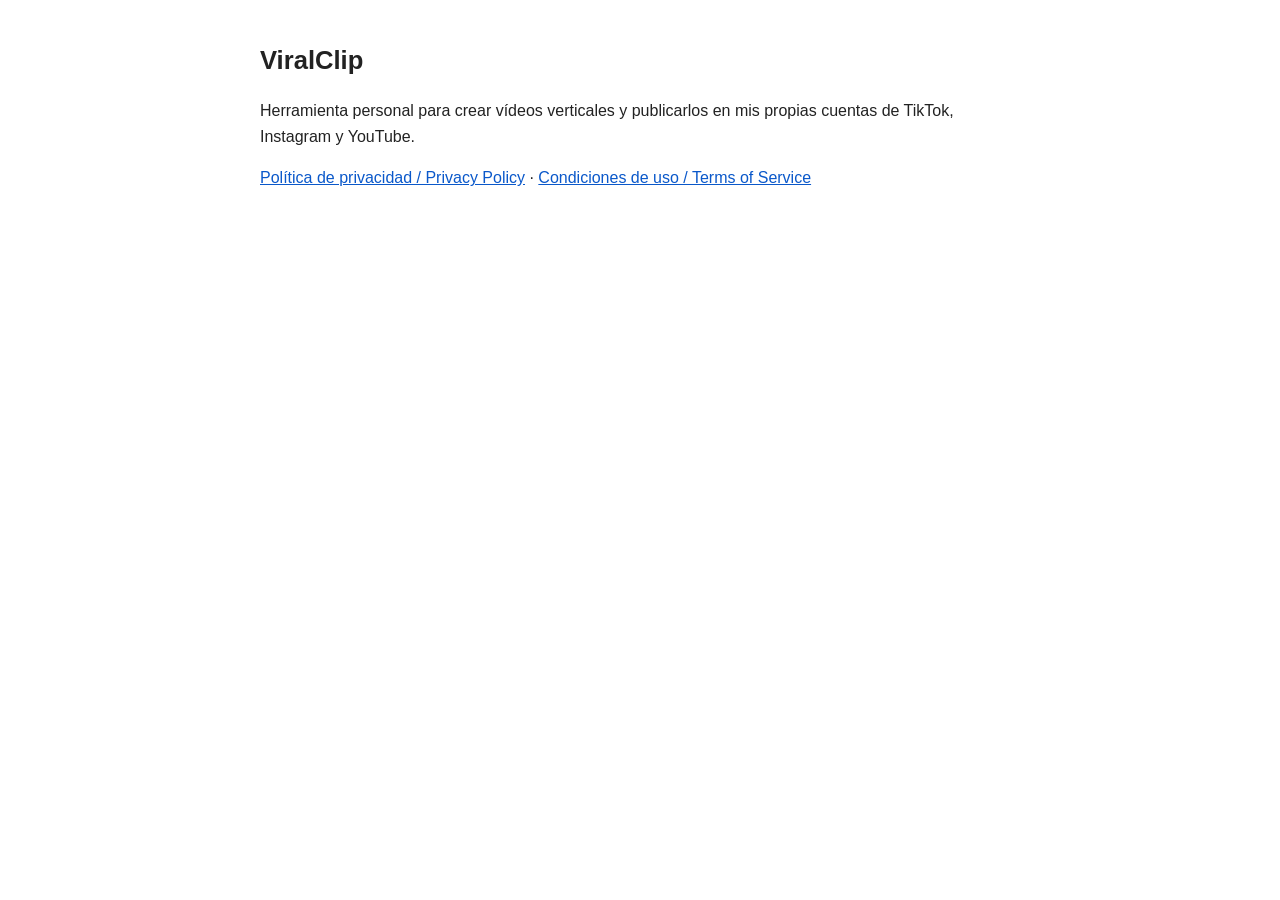
==== index.html @ 41dabf24 "Páginas de privacidad y condiciones de ViralClip Co-Authored-By: Claude Opus 5.5 <noreply@anthropic." ====
<!doctype html><html lang="es"><head><meta charset="utf-8"><meta name="viewport" content="width=device-width,initial-scale=1"><title>ViralClip</title><style>body{font-family:-apple-system,Segoe UI,Roboto,sans-serif;max-width:760px;margin:40px auto;padding:0 16px;line-height:1.6;color:#222}h1{font-size:1.6em}h2{font-size:1.15em;margin-top:1.6em}hr{margin:40px 0}a{color:#0a58ca}</style></head><body><h1>ViralClip</h1><p>Herramienta personal para crear vídeos verticales y publicarlos en mis propias cuentas de TikTok, Instagram y YouTube.</p><p><a href="privacidad.html">Política de privacidad / Privacy Policy</a> · <a href="condiciones.html">Condiciones de uso / Terms of Service</a></p></body></html>
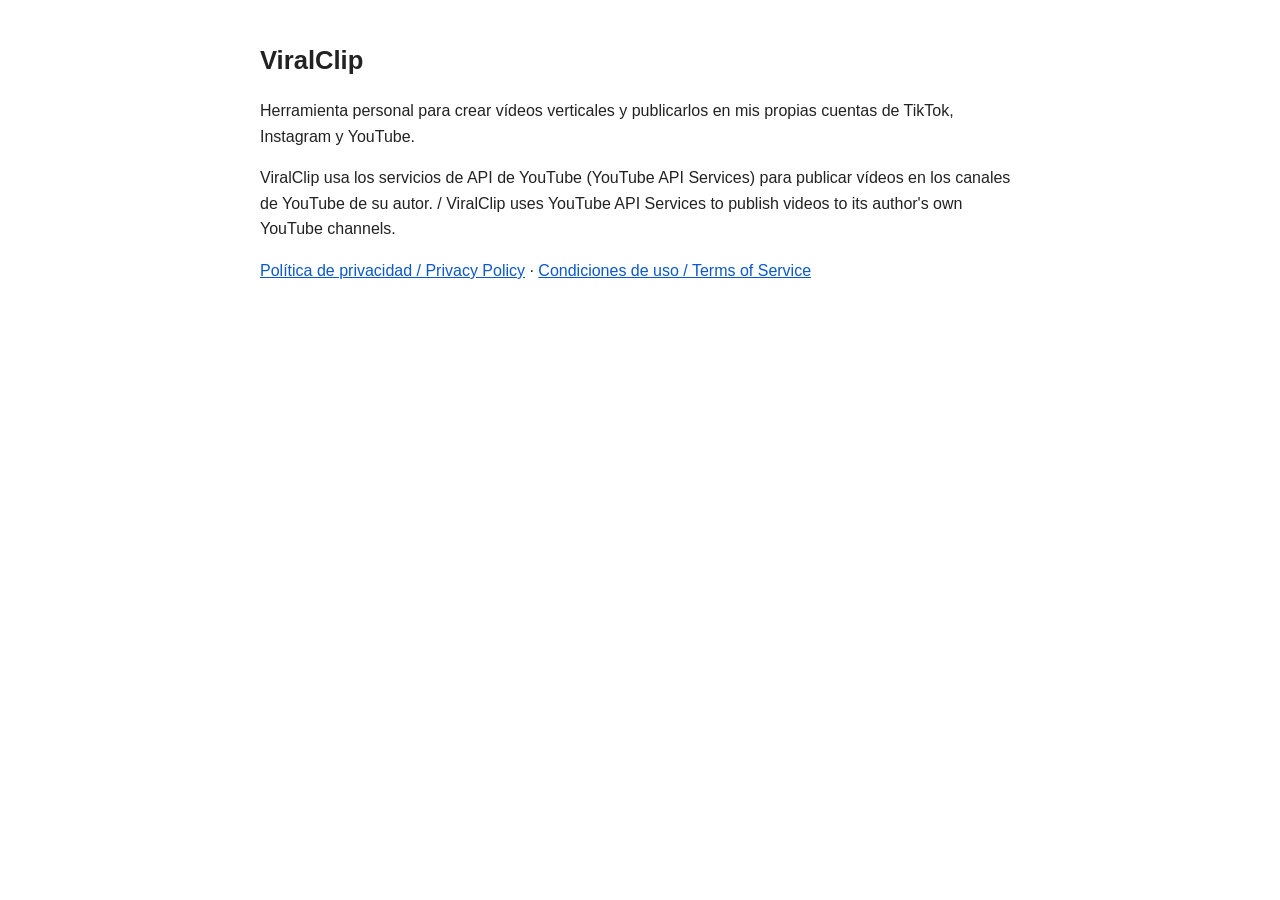
==== commit 0afe4f37: "Añade lo que exige la API de YouTube: servicios de API de YouTube, condiciones de YouTube, privacida" ====
--- a/index.html
+++ b/index.html
@@ -1 +1 @@
-<!doctype html><html lang="es"><head><meta charset="utf-8"><meta name="viewport" content="width=device-width,initial-scale=1"><title>ViralClip</title><style>body{font-family:-apple-system,Segoe UI,Roboto,sans-serif;max-width:760px;margin:40px auto;padding:0 16px;line-height:1.6;color:#222}h1{font-size:1.6em}h2{font-size:1.15em;margin-top:1.6em}hr{margin:40px 0}a{color:#0a58ca}</style></head><body><h1>ViralClip</h1><p>Herramienta personal para crear vídeos verticales y publicarlos en mis propias cuentas de TikTok, Instagram y YouTube.</p><p><a href="privacidad.html">Política de privacidad / Privacy Policy</a> · <a href="condiciones.html">Condiciones de uso / Terms of Service</a></p></body></html>+<!doctype html><html lang="es"><head><meta charset="utf-8"><meta name="viewport" content="width=device-width,initial-scale=1"><title>ViralClip</title><style>body{font-family:-apple-system,Segoe UI,Roboto,sans-serif;max-width:760px;margin:40px auto;padding:0 16px;line-height:1.6;color:#222}h1{font-size:1.6em}h2{font-size:1.15em;margin-top:1.6em}hr{margin:40px 0}a{color:#0a58ca}</style></head><body><h1>ViralClip</h1><p>Herramienta personal para crear vídeos verticales y publicarlos en mis propias cuentas de TikTok, Instagram y YouTube.</p><p>ViralClip usa los servicios de API de YouTube (YouTube API Services) para publicar vídeos en los canales de YouTube de su autor. / ViralClip uses YouTube API Services to publish videos to its author's own YouTube channels.</p><p><a href="privacidad.html">Política de privacidad / Privacy Policy</a> · <a href="condiciones.html">Condiciones de uso / Terms of Service</a></p></body></html>
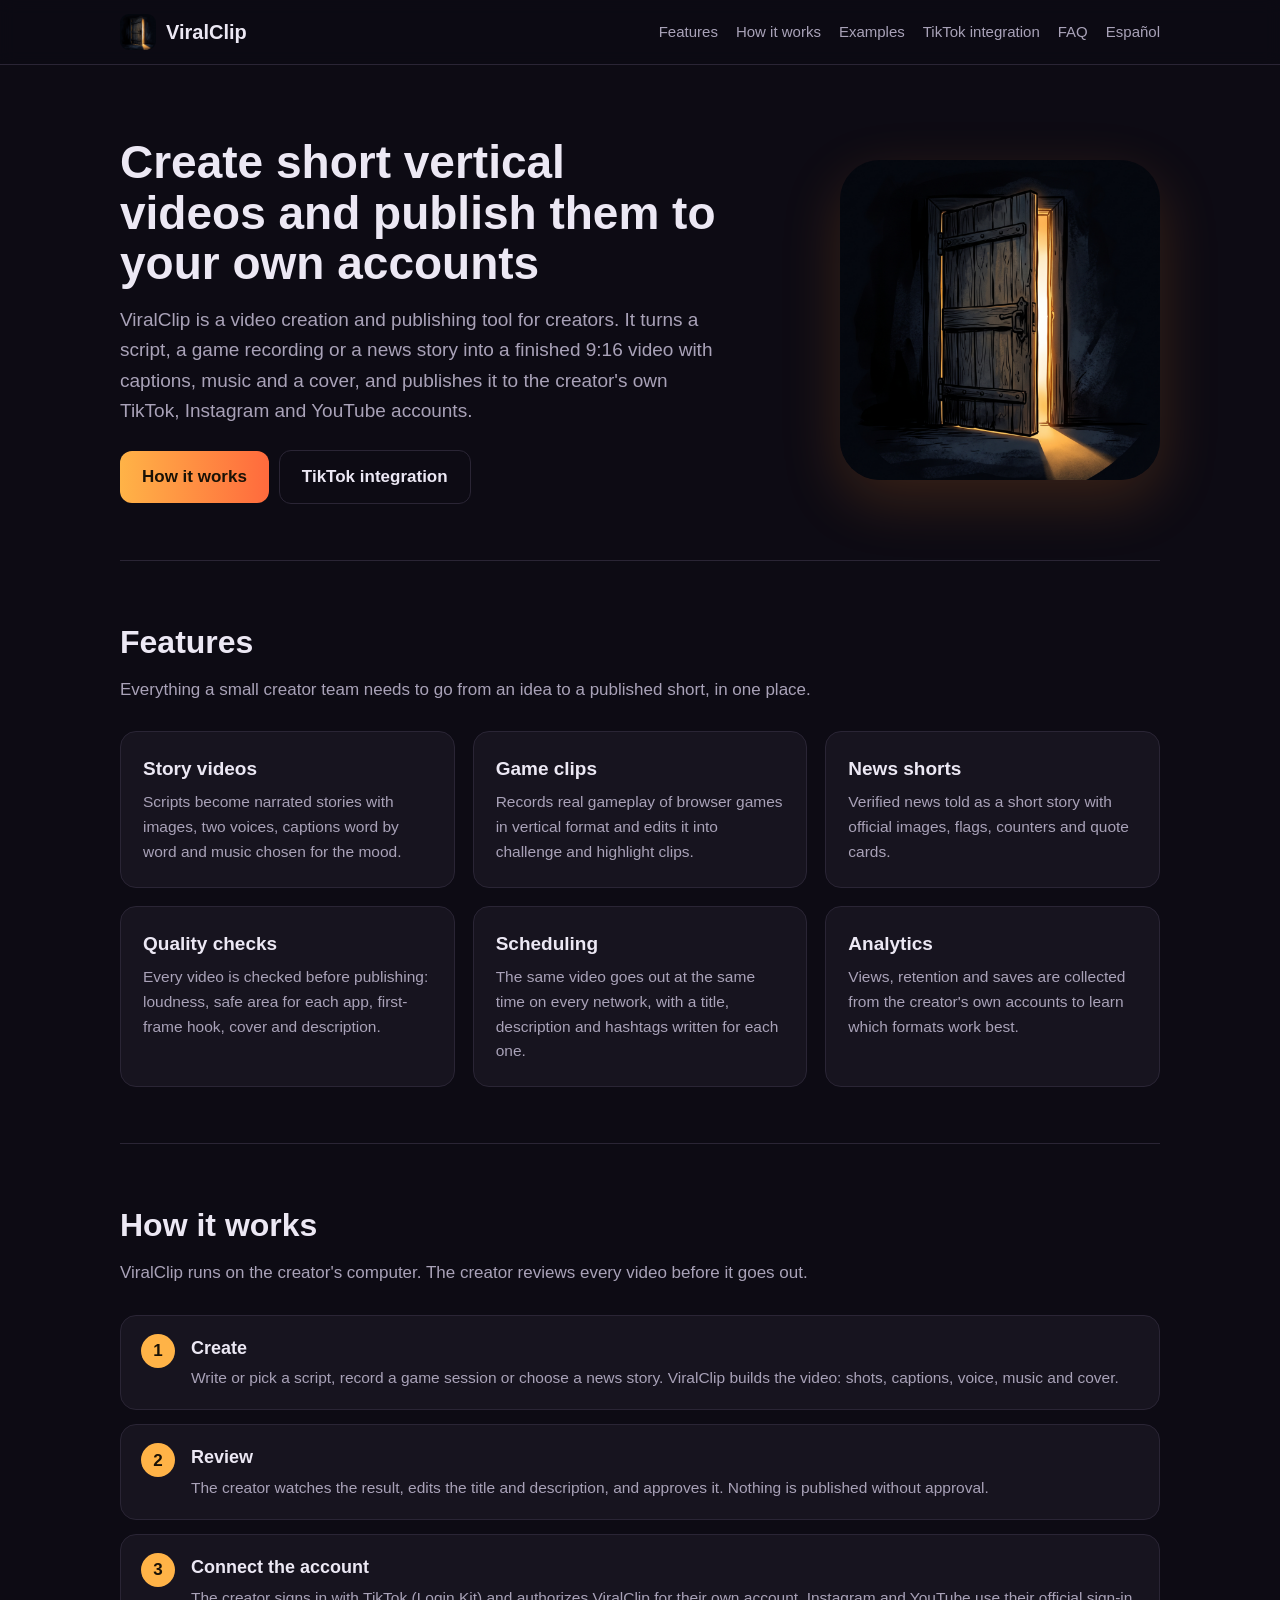
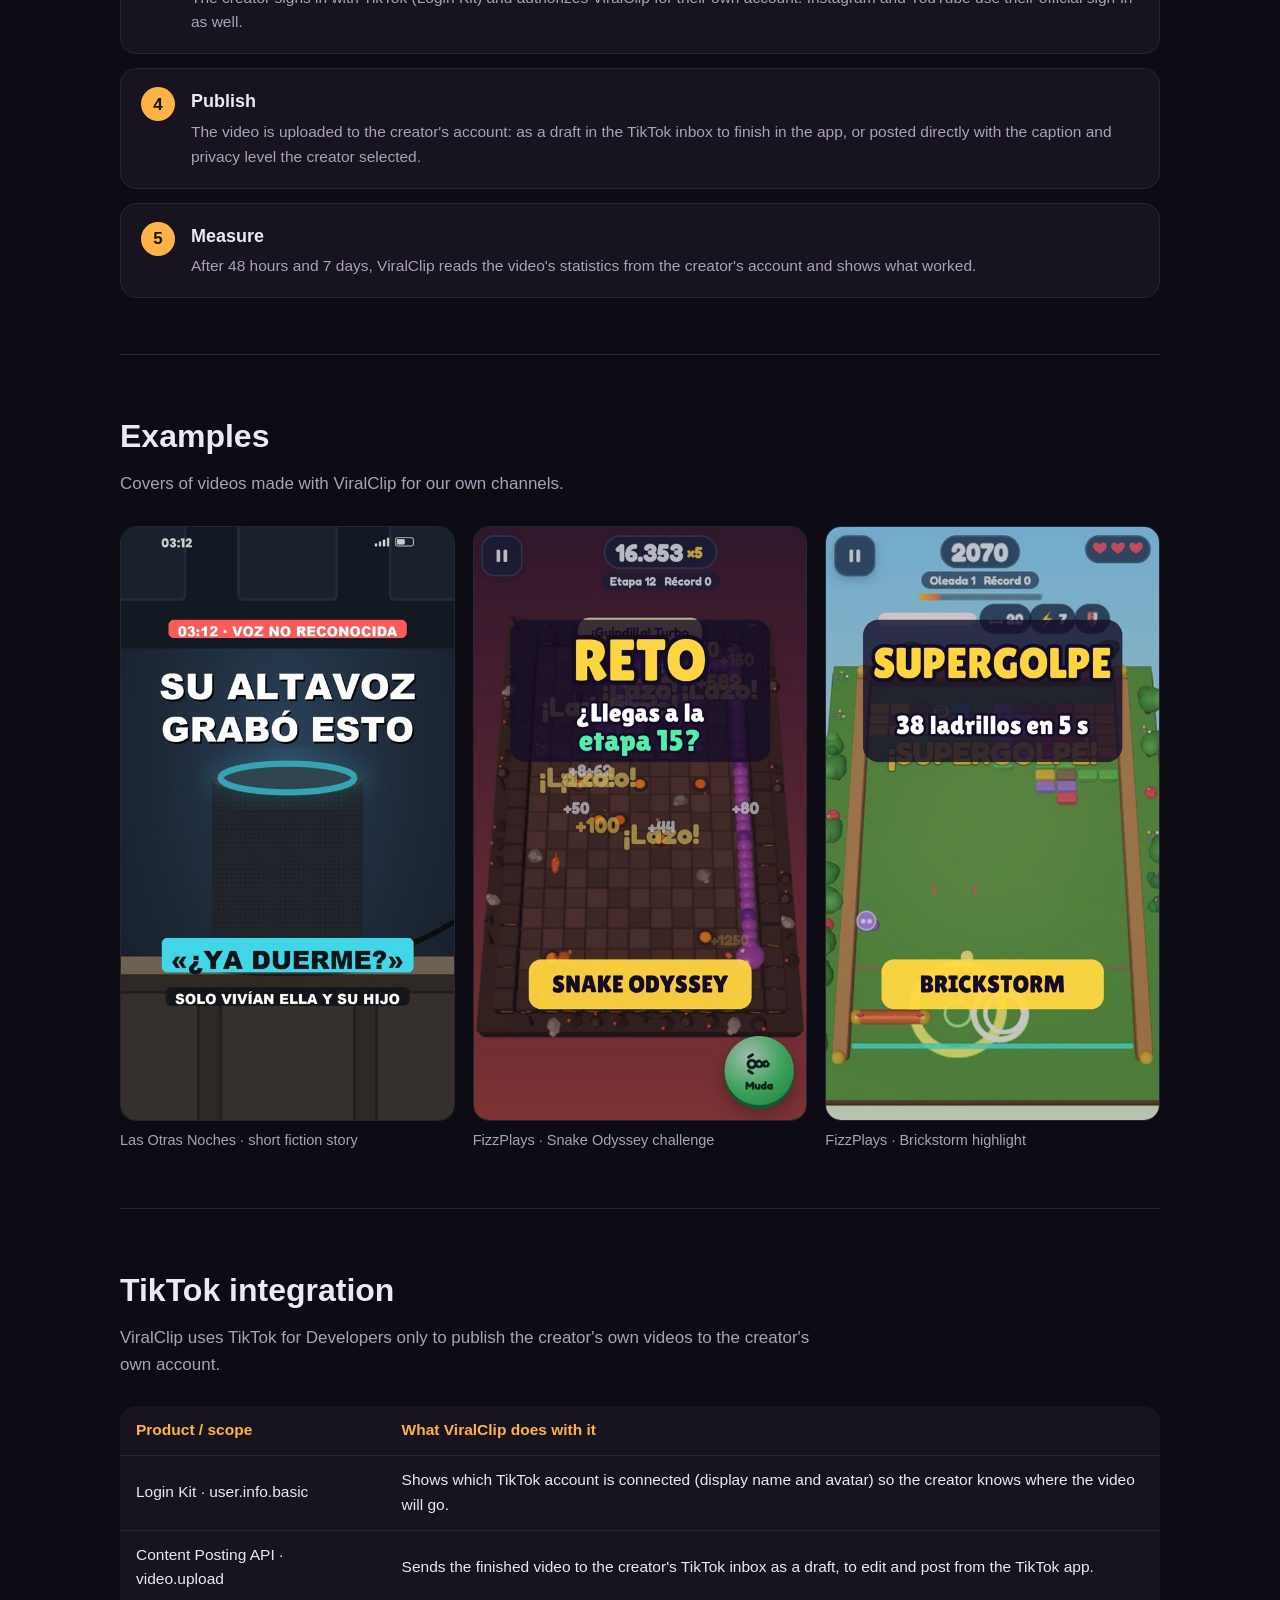
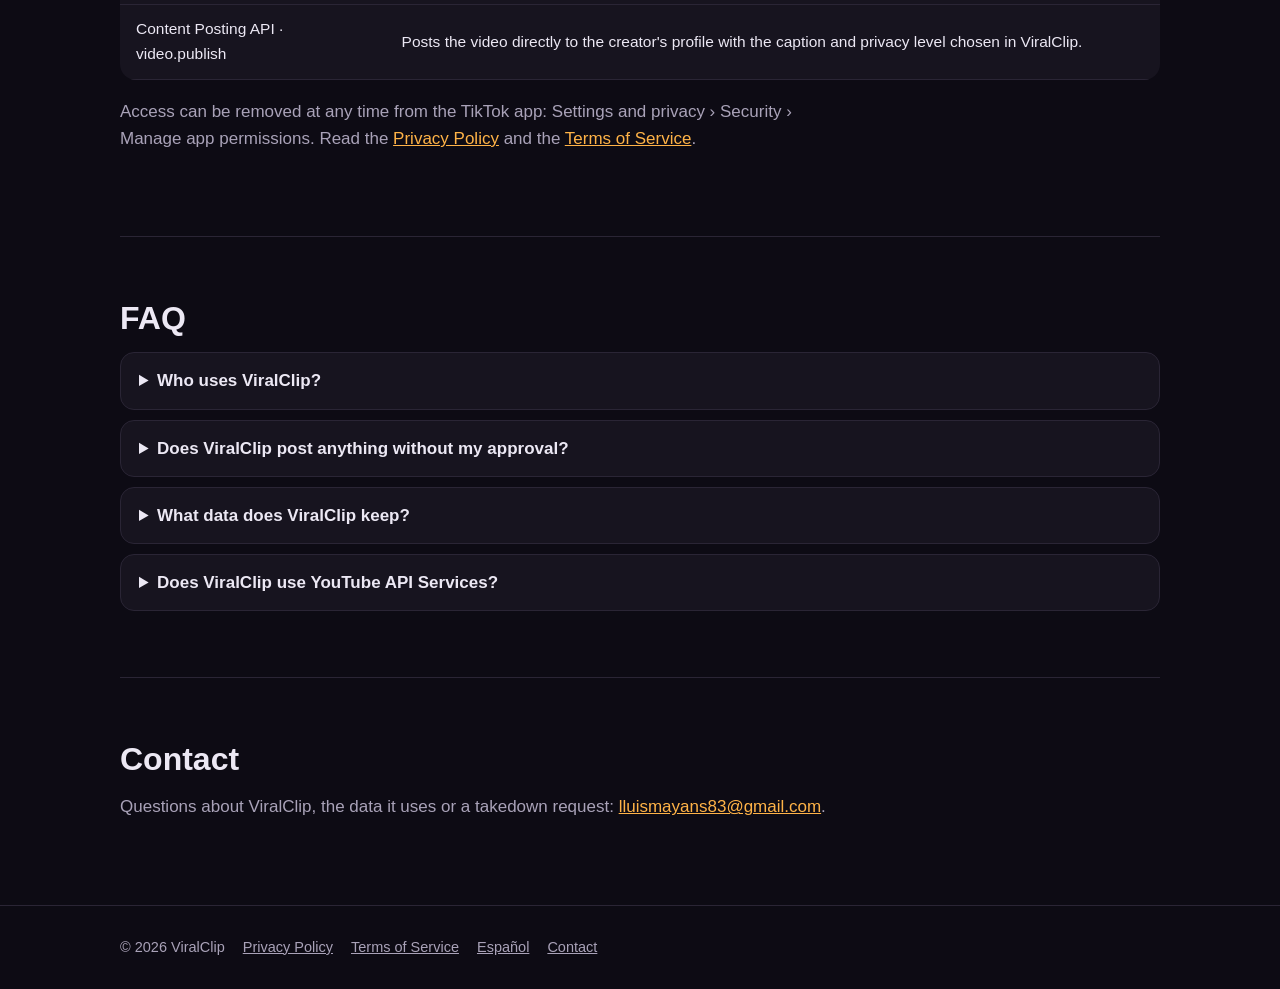
==== commit a397a4b3: "Web completa de ViralClip (inglés y español) y mismo icono que la app de TikTok Co-Authored-By: Clau" ====
--- a/index.html
+++ b/index.html
@@ -1 +1,56 @@
-<!doctype html><html lang="es"><head><meta charset="utf-8"><meta name="viewport" content="width=device-width,initial-scale=1"><title>ViralClip</title><style>body{font-family:-apple-system,Segoe UI,Roboto,sans-serif;max-width:760px;margin:40px auto;padding:0 16px;line-height:1.6;color:#222}h1{font-size:1.6em}h2{font-size:1.15em;margin-top:1.6em}hr{margin:40px 0}a{color:#0a58ca}</style></head><body><h1>ViralClip</h1><p>Herramienta personal para crear vídeos verticales y publicarlos en mis propias cuentas de TikTok, Instagram y YouTube.</p><p>ViralClip usa los servicios de API de YouTube (YouTube API Services) para publicar vídeos en los canales de YouTube de su autor. / ViralClip uses YouTube API Services to publish videos to its author's own YouTube channels.</p><p><a href="privacidad.html">Política de privacidad / Privacy Policy</a> · <a href="condiciones.html">Condiciones de uso / Terms of Service</a></p></body></html>+<!doctype html><html lang="en"><head><meta charset="utf-8"><meta name="viewport" content="width=device-width,initial-scale=1"><link rel="icon" href="favicon.ico" sizes="any"><link rel="icon" type="image/png" sizes="32x32" href="img/icono-32.png"><link rel="icon" type="image/png" sizes="192x192" href="img/icono-192.png"><link rel="apple-touch-icon" href="img/icono-180.png"><link rel="stylesheet" href="estilo.css">
+<title>ViralClip · Create and publish vertical videos to your own accounts</title>
+<meta name="description" content="ViralClip is a creator tool to make short vertical videos (stories, game clips, news) and publish them to the creator's own TikTok, Instagram and YouTube accounts.">
+<meta property="og:title" content="ViralClip"><meta property="og:image" content="img/icono-1024.png"></head><body>
+<header><div class="wrap"><a class="marca" href="./"><img src="img/icono-192.png" alt="ViralClip icon">ViralClip</a>
+<nav><a href="#features">Features</a><a href="#how">How it works</a><a href="#examples">Examples</a><a href="#tiktok">TikTok integration</a><a href="#faq">FAQ</a><a href="es.html">Español</a></nav></div></header>
+<main class="wrap">
+<div class="hero"><div><h1>Create short vertical videos and publish them to your own accounts</h1>
+<p>ViralClip is a video creation and publishing tool for creators. It turns a script, a game recording or a news story into a finished 9:16 video with captions, music and a cover, and publishes it to the creator's own TikTok, Instagram and YouTube accounts.</p>
+<a class="btn" href="#how">How it works</a><a class="btn sec" href="#tiktok">TikTok integration</a></div>
+<img class="icono" src="img/icono-1024.png" alt="ViralClip app icon: an open door with warm light"></div>
+
+<section id="features"><h2>Features</h2><p class="intro">Everything a small creator team needs to go from an idea to a published short, in one place.</p>
+<div class="grid">
+<div class="card"><h3>Story videos</h3><p>Scripts become narrated stories with images, two voices, captions word by word and music chosen for the mood.</p></div>
+<div class="card"><h3>Game clips</h3><p>Records real gameplay of browser games in vertical format and edits it into challenge and highlight clips.</p></div>
+<div class="card"><h3>News shorts</h3><p>Verified news told as a short story with official images, flags, counters and quote cards.</p></div>
+<div class="card"><h3>Quality checks</h3><p>Every video is checked before publishing: loudness, safe area for each app, first-frame hook, cover and description.</p></div>
+<div class="card"><h3>Scheduling</h3><p>The same video goes out at the same time on every network, with a title, description and hashtags written for each one.</p></div>
+<div class="card"><h3>Analytics</h3><p>Views, retention and saves are collected from the creator's own accounts to learn which formats work best.</p></div>
+</div></section>
+
+<section id="how"><h2>How it works</h2><p class="intro">ViralClip runs on the creator's computer. The creator reviews every video before it goes out.</p>
+<div class="pasos">
+<div class="paso"><h3>Create</h3><p>Write or pick a script, record a game session or choose a news story. ViralClip builds the video: shots, captions, voice, music and cover.</p></div>
+<div class="paso"><h3>Review</h3><p>The creator watches the result, edits the title and description, and approves it. Nothing is published without approval.</p></div>
+<div class="paso"><h3>Connect the account</h3><p>The creator signs in with TikTok (Login Kit) and authorizes ViralClip for their own account. Instagram and YouTube use their official sign-in as well.</p></div>
+<div class="paso"><h3>Publish</h3><p>The video is uploaded to the creator's account: as a draft in the TikTok inbox to finish in the app, or posted directly with the caption and privacy level the creator selected.</p></div>
+<div class="paso"><h3>Measure</h3><p>After 48 hours and 7 days, ViralClip reads the video's statistics from the creator's account and shows what worked.</p></div>
+</div></section>
+
+<section id="examples"><h2>Examples</h2><p class="intro">Covers of videos made with ViralClip for our own channels.</p>
+<div class="ejemplos">
+<figure><img src="img/ej-historia.jpg" alt="Story video cover"><figcaption>Las Otras Noches · short fiction story</figcaption></figure>
+<figure><img src="img/ej-fizzplays.jpg" alt="Snake game challenge cover"><figcaption>FizzPlays · Snake Odyssey challenge</figcaption></figure>
+<figure><img src="img/ej-brickstorm.jpg" alt="Brickstorm game clip cover"><figcaption>FizzPlays · Brickstorm highlight</figcaption></figure>
+</div></section>
+
+<section id="tiktok"><h2>TikTok integration</h2><p class="intro">ViralClip uses TikTok for Developers only to publish the creator's own videos to the creator's own account.</p>
+<table><tr><th>Product / scope</th><th>What ViralClip does with it</th></tr>
+<tr><td>Login Kit · user.info.basic</td><td>Shows which TikTok account is connected (display name and avatar) so the creator knows where the video will go.</td></tr>
+<tr><td>Content Posting API · video.upload</td><td>Sends the finished video to the creator's TikTok inbox as a draft, to edit and post from the TikTok app.</td></tr>
+<tr><td>Content Posting API · video.publish</td><td>Posts the video directly to the creator's profile with the caption and privacy level chosen in ViralClip.</td></tr></table>
+<p class="intro" style="margin-top:18px">Access can be removed at any time from the TikTok app: Settings and privacy › Security › Manage app permissions. Read the <a href="privacidad.html">Privacy Policy</a> and the <a href="condiciones.html">Terms of Service</a>.</p></section>
+
+<section id="faq"><h2>FAQ</h2>
+<details><summary>Who uses ViralClip?</summary><p>ViralClip is used by its author and team to run their own channels: Las Otras Noches (stories), NoviralClip (news) and FizzPlays (browser games).</p></details>
+<details><summary>Does ViralClip post anything without my approval?</summary><p>No. Each video is reviewed and approved before it is uploaded or scheduled.</p></details>
+<details><summary>What data does ViralClip keep?</summary><p>Only what is needed to publish and measure: the access token of the connected account and the statistics of the videos it published. See the Privacy Policy.</p></details>
+<details><summary>Does ViralClip use YouTube API Services?</summary><p>Yes, to upload videos to the author's own YouTube channels. See the YouTube Terms of Service and the Google Privacy Policy, linked in our Privacy Policy.</p></details>
+</section>
+
+<section id="contact"><h2>Contact</h2><p class="intro">Questions about ViralClip, the data it uses or a takedown request: <a href="mailto:lluismayans83@gmail.com">lluismayans83@gmail.com</a>.</p></section>
+</main>
+<footer><div class="wrap"><span>© 2026 ViralClip</span><a href="privacidad.html">Privacy Policy</a><a href="condiciones.html">Terms of Service</a><a href="es.html">Español</a><a href="mailto:lluismayans83@gmail.com">Contact</a></div></footer>
+</body></html>
--- a/estilo.css
+++ b/estilo.css
@@ -0,0 +1,28 @@
+:root{--bg:#0d0b14;--panel:#17141f;--line:#2a2535;--txt:#ece8f4;--sub:#a9a2b8;--acc:#ffb347;--acc2:#ff6a3d}
+*{box-sizing:border-box}html{scroll-behavior:smooth}
+body{margin:0;background:var(--bg);color:var(--txt);font:17px/1.6 -apple-system,BlinkMacSystemFont,"Segoe UI",Roboto,sans-serif}
+a{color:var(--acc)}img{max-width:100%;display:block}
+.wrap{max-width:1080px;margin:0 auto;padding:0 20px}
+header{position:sticky;top:0;background:rgba(13,11,20,.92);backdrop-filter:blur(8px);border-bottom:1px solid var(--line);z-index:5}
+header .wrap{display:flex;align-items:center;gap:20px;height:64px}
+.marca{display:flex;align-items:center;gap:10px;color:var(--txt);text-decoration:none;font-weight:700;font-size:20px}
+.marca img{width:36px;height:36px;border-radius:9px}
+nav{margin-left:auto;display:flex;gap:18px;flex-wrap:wrap}nav a{color:var(--sub);text-decoration:none;font-size:15px}nav a:hover{color:var(--txt)}
+.hero{padding:72px 0 56px;display:grid;grid-template-columns:1.2fr .8fr;gap:40px;align-items:center}
+.hero h1{font-size:46px;line-height:1.1;margin:0 0 16px}.hero p{color:var(--sub);font-size:19px;margin:0 0 24px}
+.hero .icono{width:100%;max-width:320px;border-radius:40px;margin-left:auto;box-shadow:0 20px 60px rgba(255,140,40,.18)}
+.btn{display:inline-block;background:linear-gradient(90deg,var(--acc),var(--acc2));color:#1a1206;font-weight:700;padding:12px 22px;border-radius:12px;text-decoration:none;margin-right:10px}
+.btn.sec{background:none;border:1px solid var(--line);color:var(--txt)}
+section{padding:56px 0;border-top:1px solid var(--line)}h2{font-size:32px;margin:0 0 8px}.intro{color:var(--sub);margin:0 0 28px;max-width:720px}
+.grid{display:grid;grid-template-columns:repeat(3,1fr);gap:18px}
+.card{background:var(--panel);border:1px solid var(--line);border-radius:16px;padding:22px}.card h3{margin:0 0 6px;font-size:19px}.card p{margin:0;color:var(--sub);font-size:15.5px}
+.pasos{counter-reset:p;display:grid;gap:14px}.paso{background:var(--panel);border:1px solid var(--line);border-radius:16px;padding:18px 22px 18px 70px;position:relative}
+.paso:before{counter-increment:p;content:counter(p);position:absolute;left:20px;top:18px;width:34px;height:34px;border-radius:50%;background:var(--acc);color:#1a1206;font-weight:800;display:grid;place-items:center}
+.paso h3{margin:0 0 4px;font-size:18px}.paso p{margin:0;color:var(--sub);font-size:15.5px}
+.ejemplos{display:grid;grid-template-columns:repeat(3,1fr);gap:18px}.ejemplos figure{margin:0}.ejemplos img{border-radius:16px;border:1px solid var(--line);aspect-ratio:9/16;object-fit:cover;width:100%}
+.ejemplos figcaption{color:var(--sub);font-size:14.5px;margin-top:8px}
+table{width:100%;border-collapse:collapse;background:var(--panel);border-radius:16px;overflow:hidden}td,th{padding:12px 16px;border-bottom:1px solid var(--line);text-align:left;font-size:15.5px}th{color:var(--acc)}
+details{background:var(--panel);border:1px solid var(--line);border-radius:14px;padding:14px 18px;margin-bottom:10px}summary{cursor:pointer;font-weight:600}details p{color:var(--sub);margin:10px 0 0}
+footer{border-top:1px solid var(--line);padding:30px 0;color:var(--sub);font-size:14.5px}footer .wrap{display:flex;gap:18px;flex-wrap:wrap;align-items:center}footer a{color:var(--sub)}
+.doc{max-width:820px;padding:40px 20px 60px;margin:0 auto}.doc h1{font-size:34px}.doc h2{font-size:22px;margin-top:1.6em}
+@media(max-width:820px){.hero{grid-template-columns:1fr;padding:44px 0}.hero h1{font-size:34px}.hero .icono{margin:0;max-width:200px}.grid,.ejemplos{grid-template-columns:1fr}nav{display:none}}
